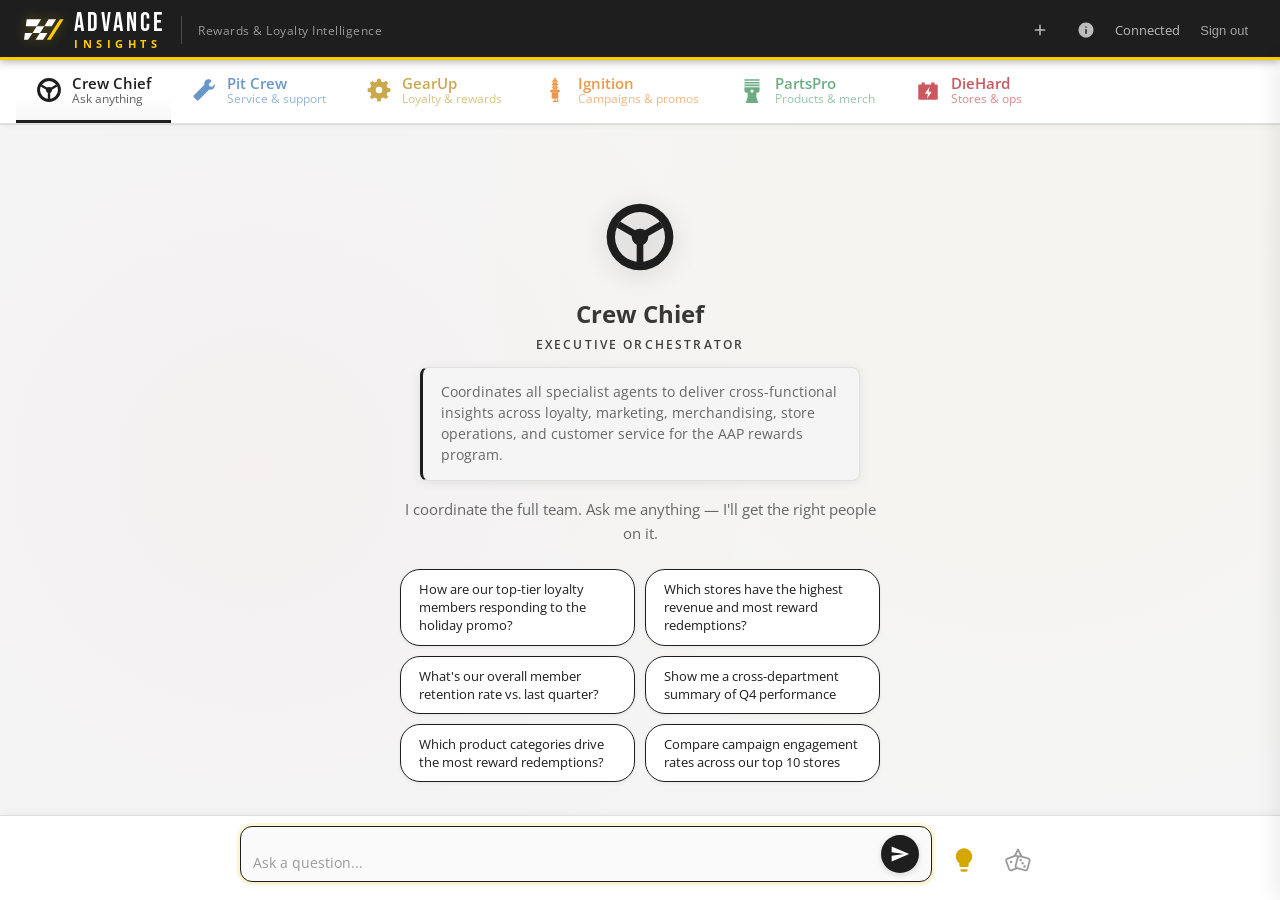
==== web/index.html @ 6ca4472c "fix: dice 3-pip layout — diagonal line (top-left to bottom-right) Co-authored-by: Copilot <223556219" ====
<!DOCTYPE html>
<html lang="en">
<head>
    <meta charset="UTF-8">
    <meta name="viewport" content="width=device-width, initial-scale=1.0">
    <title>Advance Insights — AAP Data Agent</title>
    <link rel="preconnect" href="https://fonts.googleapis.com">
    <link rel="preconnect" href="https://fonts.gstatic.com" crossorigin>
    <link href="https://fonts.googleapis.com/css2?family=Bebas+Neue&family=Open+Sans:wght@400;600;700&display=swap" rel="stylesheet">
    <link rel="icon" type="image/png" sizes="32x32" href="img/favicon.png">
    <link rel="icon" type="image/x-icon" href="img/favicon.ico">
    <link rel="stylesheet" href="css/app.css">
    <script src="https://alcdn.msauth.net/browser/2.38.3/js/msal-browser.min.js"></script>
</head>
<body>
    <!-- Login Screen -->
    <div id="login-screen" class="login-screen">
        <div class="login-card">
            <img src="img/aap-logo.svg" alt="Advance Auto Parts" class="login-logo">
            <h1>Advance Insights</h1>
            <p>AAP Rewards & Loyalty Data Agent</p>
            <button id="login-btn" class="btn-primary" onclick="handleLogin()">
                Sign in with Microsoft
            </button>
        </div>
    </div>

    <!-- Main App (hidden until auth) -->
    <div id="app" class="app hidden">
        <!-- Top Bar — AAP wordmark style -->
        <header class="top-bar">
            <div class="top-bar-left">
                <button id="hamburger-btn" class="hamburger-btn" onclick="toggleSidebar()" aria-label="Open agent menu">
                    <svg viewBox="0 0 24 24" width="22" height="22" fill="currentColor">
                        <path d="M3 6h18v2H3V6zm0 5h18v2H3v-2zm0 5h18v2H3v-2z"/>
                    </svg>
                </button>
                <img src="img/aap-logo.svg" alt="AAP" class="top-bar-logo">
                <div class="top-bar-wordmark">
                    <span class="wordmark-primary">ADVANCE</span>
                    <span class="wordmark-secondary">INSIGHTS</span>
                </div>
                <span class="wordmark-divider"></span>
                <span class="wordmark-tagline">Rewards &amp; Loyalty Intelligence</span>
                <span id="active-agent-label" class="active-agent-label"></span>
            </div>
            <div class="top-bar-right">
                <button id="new-chat-btn" class="btn-icon" onclick="handleNewChat()" title="New conversation">
                    <svg viewBox="0 0 24 24" width="18" height="18" fill="currentColor">
                        <path d="M19 13h-6v6h-2v-6H5v-2h6V5h2v6h6v2z"/>
                    </svg>
                </button>
                <button id="reasoning-toggle" class="btn-icon" onclick="toggleReasoning()" title="Show reasoning">
                    <svg viewBox="0 0 24 24" width="18" height="18" fill="currentColor">
                        <path d="M11 17h2v-6h-2v6zm1-8q.425 0 .713-.288Q13 8.425 13 8t-.287-.713Q12.425 7 12 7t-.712.287Q11 7.575 11 8t.288.712Q11.575 9 12 9zm0 13q-2.075 0-3.9-.788-1.825-.787-3.175-2.137-1.35-1.35-2.137-3.175Q2 14.075 2 12t.788-3.9q.787-1.825 2.137-3.175 1.35-1.35 3.175-2.138Q9.925 2 12 2t3.9.787q1.825.788 3.175 2.138 1.35 1.35 2.137 3.175Q22 9.925 22 12t-.788 3.9q-.787 1.825-2.137 3.175-1.35 1.35-3.175 2.137Q14.075 22 12 22z"/>
                    </svg>
                </button>
                <span id="user-name" class="user-name"></span>
                <button id="logout-btn" class="btn-text" onclick="handleLogout()">Sign out</button>
            </div>
        </header>

        <!-- Sidebar overlay (mobile) -->
        <div id="sidebar-overlay" class="sidebar-overlay" onclick="toggleSidebar()"></div>

        <!-- Agent Tab Strip (becomes sidebar on mobile) -->
        <nav class="tab-strip" id="tab-strip">
            <!-- Tabs injected by app.js -->
        </nav>

        <!-- Suggestions slide-down panel (top of chat area) -->
        <div id="suggestions-panel" class="suggestions-panel">
            <div class="suggestions-panel-inner">
                <div class="suggestions-header">
                    <span class="suggestions-header-icon" id="suggestions-header-icon"></span>
                    <span class="suggestions-header-text" id="suggestions-header-text">Try asking</span>
                </div>
                <div class="suggestions-grid" id="suggestions-grid">
                    <!-- Populated by app.js -->
                </div>
            </div>
        </div>

        <!-- Chat Area -->
        <main class="chat-area" id="chat-area">
            <!-- Messages injected by app.js -->
        </main>

        <!-- Reasoning Sidebar (right side) -->
        <aside class="reasoning-panel" id="reasoning-panel">
            <div class="reasoning-header">
                <h3>Agent Reasoning</h3>
                <button class="reasoning-close" onclick="toggleReasoning()" aria-label="Close reasoning panel">×</button>
            </div>
            <div class="reasoning-steps" id="reasoning-steps">
                <!-- Reasoning steps injected by app.js -->
            </div>
        </aside>

        <!-- Input Bar -->
        <footer class="input-bar">
            <div class="input-row">
                <div class="input-wrapper">
                    <textarea
                        id="message-input"
                        class="message-input"
                        placeholder="Ask a question..."
                        rows="1"
                        onkeydown="handleInputKeydown(event)"
                    ></textarea>
                    <button id="send-btn" class="send-btn" onclick="handleSend()" title="Send message">
                        <svg viewBox="0 0 24 24" width="20" height="20" fill="currentColor">
                            <path d="M2.01 21L23 12 2.01 3 2 10l15 2-15 2z"/>
                        </svg>
                    </button>
                </div>
                <button id="suggestions-btn" class="suggestions-btn" onclick="toggleSuggestions()" title="Suggestions">
                    <svg viewBox="0 0 24 24" width="28" height="28" fill="currentColor">
                        <path d="M9 21c0 .55.45 1 1 1h4c.55 0 1-.45 1-1v-1H9v1zm3-19C8.14 2 5 5.14 5 9c0 2.38 1.19 4.47 3 5.74V17c0 .55.45 1 1 1h6c.55 0 1-.45 1-1v-2.26c1.81-1.27 3-3.36 3-5.74 0-3.86-3.14-7-7-7z"/>
                    </svg>
                </button>
                <button id="mystery-btn" class="mystery-btn" onclick="generateMysteryQuestion()" title="Roll the dice — surprise question">
                    <svg viewBox="0 0 64 64" width="28" height="28">
                        <!-- Hanging string (V going UP) -->
                        <path d="M22 28 L32 8 L42 28" fill="none" stroke="currentColor" stroke-width="4" stroke-linecap="round" stroke-linejoin="round" />
                        <!-- Left die (tilted -20°, 2 pips) -->
                        <g transform="rotate(-20 24 40)">
                            <rect x="8" y="24" width="28" height="28" rx="5" fill="var(--bg-surface, #fff)" stroke="currentColor" stroke-width="4" />
                            <circle cx="18" cy="34" r="2.8" fill="currentColor" />
                            <circle cx="28" cy="44" r="2.8" fill="currentColor" />
                        </g>
                        <!-- Right die (tilted 15°, 3 pips diagonal) -->
                        <g transform="rotate(15 44 42)">
                            <rect x="28" y="26" width="28" height="28" rx="5" fill="var(--bg-surface, #fff)" stroke="currentColor" stroke-width="4" />
                            <circle cx="36" cy="34" r="2.8" fill="currentColor" />
                            <circle cx="42" cy="40" r="2.8" fill="currentColor" />
                            <circle cx="48" cy="46" r="2.8" fill="currentColor" />
                        </g>
                    </svg>
                </button>
            </div>
        </footer>
    </div>

    <!-- Scripts (order matters) -->
    <script src="config.js"></script>
    <script src="js/auth.js"></script>
    <script src="js/agent-client.js"></script>
    <script src="js/executive.js"></script>
    <script src="js/app.js"></script>
</body>
</html>
---- web/css/app.css ----
/* ============================================================
   Advance Insights — AAP Branded Chat UI
   Brand: Red #B6121B, Yellow #FFCC00, Black #1E1E1E, White #FFF
   ============================================================ */

:root {
    /* AAP Brand (matched to advanceautoparts.com) */
    --aap-red: #B6121B;
    --aap-yellow: #FFCC00;
    --aap-black: #1E1E1E;
    --aap-white: #FFFFFF;

    /* Agent Accents */
    --accent-crew-chief: #1E1E1E;
    --accent-pit-crew: #2B6CB0;
    --accent-gearup: #FFCC00;
    --accent-ignition: #E86C00;
    --accent-partspro: #2D8A4E;
    --accent-diehard: #B6121B;

    /* UI Tokens */
    --bg-primary: #FAFAFA;
    --bg-surface: #FFFFFF;
    --bg-chat: #F5F5F5;
    --text-primary: #373737;
    --text-secondary: #666666;
    --text-muted: #999999;
    --border-light: #E0E0E0;
    --border-medium: #CCCCCC;
    --radius-sm: 6px;
    --radius-md: 12px;
    --radius-lg: 20px;
    --shadow-sm: 0 1px 3px rgba(0,0,0,0.08);
    --shadow-md: 0 4px 12px rgba(0,0,0,0.1);
    --shadow-lg: 0 8px 24px rgba(0,0,0,0.12);
    --transition: 0.2s ease;

    /* Active agent accent (set by JS) */
    --active-accent: var(--accent-crew-chief);
}

* {
    margin: 0;
    padding: 0;
    box-sizing: border-box;
}

body {
    font-family: 'Open Sans', -apple-system, BlinkMacSystemFont, 'Segoe UI', Roboto, Oxygen, sans-serif;
    background: var(--bg-primary);
    color: var(--text-primary);
    height: 100vh;
    height: 100dvh;
    overflow: hidden;
    overflow-x: hidden;
    -webkit-text-size-adjust: 100%;
}

.hidden { display: none !important; }

/* ============================================================
   Login Screen
   ============================================================ */

.login-screen {
    display: flex;
    align-items: center;
    justify-content: center;
    height: 100vh;
    background: #1E1E1E;
}

.login-card {
    text-align: center;
    background: var(--bg-surface);
    padding: 48px 40px;
    border-radius: var(--radius-md);
    box-shadow: var(--shadow-lg);
    max-width: 400px;
    width: 90%;
    border-top: 4px solid var(--aap-yellow);
}

.login-logo {
    width: 80px;
    height: 80px;
    margin-bottom: 16px;
}

.login-card h1 {
    font-size: 24px;
    font-weight: 700;
    color: var(--aap-black);
    margin-bottom: 8px;
}

.login-card p {
    font-size: 14px;
    color: var(--text-secondary);
    margin-bottom: 32px;
}

.btn-primary {
    display: inline-block;
    padding: 12px 32px;
    background: var(--aap-yellow);
    color: var(--aap-black);
    border: none;
    border-radius: var(--radius-sm);
    font-size: 15px;
    font-weight: 700;
    cursor: pointer;
    transition: background var(--transition), box-shadow var(--transition);
    letter-spacing: 0.3px;
}

.btn-primary:hover {
    background: #E6B800;
    box-shadow: 0 4px 12px rgba(255,207,6,0.35);
}

.setup-notice {
    margin-top: 1.5rem;
    padding: 1.2rem;
    background: #FFF8E1;
    border: 1px solid #FFCC00;
    border-radius: var(--radius-md);
    text-align: center;
}

.setup-notice h3 {
    margin-bottom: 0.5rem;
    color: var(--aap-black);
}

.setup-notice code {
    background: rgba(0,0,0,0.07);
    padding: 2px 6px;
    border-radius: 3px;
    font-size: 0.85em;
}

.btn-text {
    background: none;
    border: none;
    color: var(--text-secondary);
    font-size: 13px;
    cursor: pointer;
    padding: 4px 8px;
    border-radius: var(--radius-sm);
    transition: color var(--transition), background var(--transition);
}

.btn-text:hover {
    color: var(--aap-yellow);
    background: rgba(255, 207, 6, 0.1);
}

/* ============================================================
   App Layout
   ============================================================ */

.app {
    display: flex;
    flex-direction: column;
    height: 100vh;
    height: 100dvh;
}

/* Top Bar — AAP wordmark style */
.top-bar {
    display: flex;
    align-items: center;
    justify-content: space-between;
    padding: 0 24px;
    height: 60px;
    background: #1E1E1E;
    color: var(--aap-white);
    flex-shrink: 0;
    box-shadow: 0 2px 8px rgba(0,0,0,0.3);
    position: relative;
    z-index: 10;
}

.top-bar::after {
    content: '';
    position: absolute;
    bottom: 0;
    left: 0;
    right: 0;
    height: 3px;
    background: var(--aap-yellow);
}

.top-bar-left {
    display: flex;
    align-items: center;
    gap: 10px;
}

.top-bar-logo {
    width: 40px;
    height: auto;
    filter: drop-shadow(0 0 6px rgba(255,204,0,0.3));
    flex-shrink: 0;
}

.top-bar-wordmark {
    display: flex;
    flex-direction: column;
    line-height: 1;
    gap: 1px;
}

.wordmark-primary {
    font-family: 'Bebas Neue', 'Arial Narrow', sans-serif;
    font-size: 26px;
    font-weight: 400;
    letter-spacing: 3px;
    color: var(--aap-white);
    text-transform: uppercase;
}

.wordmark-secondary {
    font-size: 11px;
    font-weight: 700;
    letter-spacing: 4.5px;
    color: var(--aap-yellow);
    text-transform: uppercase;
}

.wordmark-divider {
    width: 1px;
    height: 28px;
    background: rgba(255,255,255,0.2);
    margin: 0 6px;
    flex-shrink: 0;
}

.wordmark-tagline {
    font-size: 12px;
    font-weight: 400;
    color: rgba(255,255,255,0.55);
    letter-spacing: 0.5px;
    white-space: nowrap;
}

.top-bar-right {
    display: flex;
    align-items: center;
    gap: 12px;
}

.user-name {
    font-size: 13px;
    color: rgba(255,255,255,0.7);
}

.top-bar-right .btn-text {
    color: rgba(255,255,255,0.6);
}

.top-bar-right .btn-text:hover {
    color: var(--aap-yellow);
    background: rgba(255,207,6,0.1);
}

/* Hamburger button — hidden on desktop */
.hamburger-btn {
    display: none;
    align-items: center;
    justify-content: center;
    background: none;
    border: none;
    color: var(--aap-white);
    cursor: pointer;
    padding: 6px;
    border-radius: var(--radius-sm);
    transition: background var(--transition);
    flex-shrink: 0;
}

.hamburger-btn:hover {
    background: rgba(255,255,255,0.1);
}

/* Icon buttons (new chat, reasoning toggle) */
.btn-icon {
    display: flex;
    align-items: center;
    justify-content: center;
    background: none;
    border: none;
    color: rgba(255,255,255,0.7);
    cursor: pointer;
    padding: 8px;
    border-radius: var(--radius-sm);
    transition: background var(--transition), color var(--transition);
    flex-shrink: 0;
}

.btn-icon:hover {
    background: rgba(255,255,255,0.1);
    color: var(--aap-yellow);
}

.btn-icon.active {
    background: rgba(255,207,6,0.15);
    color: var(--aap-yellow);
}

/* Active agent label — hidden on desktop */
.active-agent-label {
    display: none;
    font-size: 13px;
    color: rgba(255,255,255,0.7);
    font-weight: 500;
}

/* Sidebar overlay — hidden by default */
.sidebar-overlay {
    display: none;
    position: fixed;
    inset: 0;
    background: rgba(0,0,0,0.5);
    z-index: 49;
    opacity: 0;
    transition: opacity 0.25s ease;
}

.sidebar-overlay.open {
    display: block;
    opacity: 1;
}

/* ============================================================
   Tab Strip
   ============================================================ */

.tab-strip {
    display: flex;
    gap: 0;
    padding: 0 16px;
    background: var(--bg-surface);
    border-bottom: 1px solid var(--border-light);
    overflow-x: auto;
    flex-shrink: 0;
    -webkit-overflow-scrolling: touch;
    scrollbar-width: none;
    box-shadow: 0 2px 6px rgba(0,0,0,0.04);
    position: relative;
    z-index: 5;
}

.tab-strip::-webkit-scrollbar { display: none; }

.tab {
    display: flex;
    align-items: center;
    gap: 10px;
    padding: 14px 20px;
    font-size: 15px;
    font-weight: 500;
    cursor: pointer;
    border-bottom: 3px solid transparent;
    white-space: nowrap;
    transition: opacity var(--transition), border-color var(--transition);
    position: relative;
    user-select: none;
    opacity: 0.7;
}

.tab-label {
    display: flex;
    flex-direction: column;
    line-height: 1.2;
}

.tab-name {
    font-weight: 600;
    font-size: 15px;
}

.tab-desc {
    font-size: 12px;
    font-weight: 400;
    opacity: 0.7;
}

.tab:hover {
    opacity: 0.85;
    background: rgba(0,0,0,0.03);
}

.tab.active {
    opacity: 1;
    font-weight: 600;
    border-bottom-color: var(--active-accent);
    background: linear-gradient(180deg, transparent 60%, rgba(0,0,0,0.03) 100%);
}

.tab-icon {
    width: 26px;
    height: 26px;
    flex-shrink: 0;
    transition: transform var(--transition);
    display: flex;
    align-items: center;
    justify-content: center;
}

.tab-icon svg {
    width: 100%;
    height: 100%;
}

.tab.active .tab-icon {
    transform: scale(1.1);
}

.tab-unread {
    width: 7px;
    height: 7px;
    background: var(--aap-yellow);
    border-radius: 50%;
    position: absolute;
    top: 8px;
    right: 6px;
    display: none;
    box-shadow: 0 0 4px rgba(255,207,6,0.5);
}

.tab-unread.visible { display: block; }

/* ============================================================
   Chat Area
   ============================================================ */

.chat-area {
    flex: 1;
    overflow-y: auto;
    padding: 24px 20px;
    background:
        radial-gradient(circle at 20% 50%, rgba(182,18,27,0.02) 0%, transparent 50%),
        radial-gradient(circle at 80% 20%, rgba(255,207,6,0.03) 0%, transparent 50%),
        var(--bg-chat);
    display: flex;
    flex-direction: column;
    gap: 16px;
}

/* Welcome message */
.welcome-message {
    text-align: center;
    padding: 48px 20px;
    max-width: 520px;
    margin: auto;
}

.welcome-icon {
    width: 80px;
    height: 80px;
    margin: 0 auto 20px;
    filter: drop-shadow(0 4px 12px rgba(0,0,0,0.15));
    animation: welcomePulse 2s ease-in-out infinite;
    display: flex;
    align-items: center;
    justify-content: center;
}

.welcome-icon svg {
    width: 100%;
    height: 100%;
    fill: currentColor;
}

@keyframes welcomePulse {
    0%, 100% { transform: scale(1); }
    50% { transform: scale(1.05); }
}

.welcome-message h2 {
    font-size: 24px;
    font-weight: 700;
    margin-bottom: 6px;
    color: var(--text-primary);
}

.agent-tagline {
    font-size: 12px;
    font-weight: 600;
    letter-spacing: 0.18em;
    text-transform: uppercase;
    color: var(--active-accent);
    margin-bottom: 14px;
    opacity: 0.85;
}

/* Agent about text (always visible) */
.agent-about {
    background: var(--bg-secondary, #f5f5f5);
    border: 1px solid var(--border-primary, #e0e0e0);
    border-left: 3px solid var(--active-accent, #999);
    border-radius: 8px;
    padding: 14px 18px;
    margin: 0 auto 16px;
    max-width: 440px;
    font-size: 13.5px;
    line-height: 1.55;
    color: var(--text-secondary);
    text-align: left;
    box-shadow: 0 2px 12px rgba(0,0,0,0.08);
}

.welcome-message p {
    font-size: 15px;
    color: var(--text-secondary);
    line-height: 1.6;
}

/* Sample question chips */
.sample-questions {
    display: grid;
    grid-template-columns: repeat(2, 1fr);
    gap: 10px;
    margin-top: 24px;
    max-width: 680px;
    margin-left: auto;
    margin-right: auto;
}

.sample-question {
    display: inline-block;
    padding: 10px 18px;
    font-size: 13px;
    font-family: inherit;
    line-height: 1.4;
    color: var(--active-accent);
    background: var(--bg-surface);
    border: 1.5px solid var(--active-accent);
    border-radius: var(--radius-lg);
    cursor: pointer;
    transition: background var(--transition), color var(--transition), transform var(--transition), box-shadow var(--transition);
    text-align: left;
    box-shadow: 0 1px 4px rgba(0,0,0,0.06);
}

.sample-question:hover {
    background: var(--active-accent);
    color: var(--aap-white);
    transform: translateY(-2px);
    box-shadow: 0 4px 12px rgba(0,0,0,0.15);
}

/* GearUp yellow needs dark text for contrast */
.sample-question[data-accent-light] {
    color: #8A7600;
    border-color: #D4AD00;
}

.sample-question[data-accent-light]:hover {
    background: #D4AD00;
    color: var(--aap-black);
}



/* Suggestions lightbulb button (outside input bubble, right side) */
.suggestions-btn {
    background: none;
    border: none;
    color: #D4A800;
    cursor: pointer;
    padding: 8px;
    border-radius: var(--radius-sm);
    display: flex;
    align-items: center;
    justify-content: center;
    flex-shrink: 0;
    transition: color var(--transition), background var(--transition);
}

.suggestions-btn:hover {
    color: #B8920A;
    background: rgba(212, 168, 0, 0.1);
}

.suggestions-btn.active {
    color: #B8920A;
    background: rgba(212, 168, 0, 0.15);
}

/* Mystery dice button (outside input bubble, right of lightbulb) */
.mystery-btn {
    background: none;
    border: none;
    color: var(--text-muted);
    cursor: pointer;
    padding: 8px;
    border-radius: var(--radius-sm);
    display: flex;
    align-items: center;
    justify-content: center;
    flex-shrink: 0;
    transition: color var(--transition), background var(--transition), transform 0.3s ease;
}

.mystery-btn:hover {
    color: var(--text-primary);
    background: rgba(128, 128, 128, 0.1);
}

.mystery-btn.rolling {
    animation: dice-roll 0.6s ease;
    pointer-events: none;
}

@keyframes dice-roll {
    0%   { transform: rotate(0deg) scale(1); }
    25%  { transform: rotate(90deg) scale(1.1); }
    50%  { transform: rotate(180deg) scale(1); }
    75%  { transform: rotate(270deg) scale(1.1); }
    100% { transform: rotate(360deg) scale(1); }
}

/* Suggestions slide-down panel (top of content area, below tab strip) */
.suggestions-panel {
    max-height: 0;
    overflow: hidden;
    transition: max-height 0.35s ease, padding 0.35s ease;
    background: var(--bg-surface);
    border-bottom: 1px solid var(--border-light);
    flex-shrink: 0;
}

.suggestions-panel.open {
    max-height: 300px;
    padding: 16px 0 20px;
}

.suggestions-panel-inner {
    max-width: 960px;
    margin: 0 auto;
    padding: 0 24px;
}

.suggestions-header {
    display: flex;
    align-items: center;
    gap: 10px;
    margin-bottom: 14px;
    font-size: 15px;
    color: var(--text-secondary);
}

.suggestions-header-icon {
    display: flex;
    align-items: center;
    justify-content: center;
    width: 24px;
    height: 24px;
}

.suggestions-header-icon svg {
    width: 24px;
    height: 24px;
}

.suggestions-grid {
    display: grid;
    grid-template-columns: repeat(3, 1fr);
    gap: 10px;
}

.suggestions-grid .sample-question {
    font-size: 13px;
    padding: 10px 16px;
}

/* Chat bubbles */
.message {
    display: flex;
    gap: 10px;
    max-width: 720px;
    animation: fadeIn 0.2s ease;
}

@keyframes fadeIn {
    from { opacity: 0; transform: translateY(6px); }
    to { opacity: 1; transform: translateY(0); }
}

.message.user {
    align-self: flex-end;
    flex-direction: row-reverse;
}

.message.assistant {
    align-self: flex-start;
}

.message-avatar {
    width: 32px;
    height: 32px;
    border-radius: 50%;
    flex-shrink: 0;
    background: linear-gradient(135deg, #F0F0F0, #E0E0E0);
    display: flex;
    align-items: center;
    justify-content: center;
    margin-top: 2px;
    box-shadow: 0 2px 6px rgba(0,0,0,0.1);
    border: 2px solid var(--active-accent);
}

.message-avatar img,
.avatar-icon {
    width: 20px;
    height: 20px;
}

.avatar-icon {
    display: flex;
    align-items: center;
    justify-content: center;
}

.avatar-icon svg {
    width: 100%;
    height: 100%;
    fill: currentColor;
}

.message-bubble {
    padding: 10px 14px;
    border-radius: var(--radius-md);
    font-size: 14px;
    line-height: 1.55;
    position: relative;
}

.message.user .message-bubble {
    background: linear-gradient(135deg, var(--aap-black) 0%, #2A2A2A 100%);
    color: var(--aap-white);
    border-bottom-right-radius: 4px;
    box-shadow: 0 2px 8px rgba(0,0,0,0.12);
}

.message.assistant .message-bubble {
    background: var(--bg-surface);
    color: var(--text-primary);
    border: 1px solid var(--border-light);
    border-left: 3px solid var(--active-accent);
    border-bottom-left-radius: 4px;
    box-shadow: 0 2px 8px rgba(0,0,0,0.06);
}

.message-meta {
    font-size: 11px;
    color: var(--text-muted);
    margin-top: 4px;
}

.message.user .message-meta {
    text-align: right;
}

/* Typing indicator */
.typing-indicator {
    display: flex;
    gap: 4px;
    padding: 12px 16px;
    align-items: center;
}

.typing-indicator span {
    width: 6px;
    height: 6px;
    background: var(--text-muted);
    border-radius: 50%;
    animation: bounce 1.2s infinite;
}

.typing-indicator span:nth-child(2) { animation-delay: 0.2s; }
.typing-indicator span:nth-child(3) { animation-delay: 0.4s; }

@keyframes bounce {
    0%, 80%, 100% { transform: translateY(0); }
    40% { transform: translateY(-6px); }
}

/* Copy button on assistant messages */
.copy-btn {
    position: absolute;
    top: 6px;
    right: 6px;
    background: none;
    border: none;
    color: var(--text-muted);
    cursor: pointer;
    padding: 4px;
    border-radius: 4px;
    opacity: 0;
    transition: opacity var(--transition);
    font-size: 12px;
}

.message-bubble:hover .copy-btn { opacity: 1; }
.copy-btn:hover { color: var(--text-primary); background: var(--border-light); }

/* ── Tables in chat bubbles ── */
.message-bubble .table-wrapper {
    overflow-x: auto;
    margin: 8px 0;
}

.message-bubble table {
    border-collapse: collapse;
    width: 100%;
    font-size: 0.88rem;
    line-height: 1.4;
}

.message-bubble th,
.message-bubble td {
    padding: 6px 12px;
    text-align: left;
    border: 1px solid var(--border-light);
    white-space: nowrap;
}

.message-bubble th {
    background: var(--bg-chat);
    font-weight: 600;
    color: var(--text-primary);
}

.message-bubble tr:nth-child(even) td {
    background: #FAFAFA;
}

.message-bubble tr:hover td {
    background: #F0F0F0;
}

/* ── Block elements in chat ── */
.message-bubble p {
    margin: 4px 0;
}

.message-bubble ul,
.message-bubble ol {
    margin: 6px 0;
    padding-left: 1.4em;
}

.message-bubble li {
    margin: 2px 0;
}

.message-bubble h4,
.message-bubble h5,
.message-bubble h6 {
    margin: 10px 0 4px;
    color: var(--text-primary);
}

.message-bubble pre {
    background: #F5F5F5;
    padding: 8px 12px;
    border-radius: var(--radius-sm);
    overflow-x: auto;
    font-size: 0.85rem;
    margin: 6px 0;
}

.message-bubble code {
    background: #F0F0F0;
    padding: 1px 4px;
    border-radius: 3px;
    font-size: 0.88em;
}

/* ============================================================
   Input Bar
   ============================================================ */

.input-bar {
    padding: 10px 20px 18px;
    background: var(--bg-surface);
    border-top: 1px solid var(--border-light);
    flex-shrink: 0;
    box-shadow: 0 -2px 8px rgba(0,0,0,0.04);
    display: flex;
    flex-direction: column;
    align-items: center;
}

.input-row {
    display: flex;
    align-items: flex-end;
    gap: 10px;
    width: 100%;
    max-width: 800px;
    margin: 0 auto;
}

.input-wrapper {
    display: flex;
    align-items: flex-end;
    gap: 8px;
    flex: 1;
    min-width: 0;
    background: var(--bg-primary);
    border: 1px solid var(--border-medium);
    border-radius: var(--radius-md);
    padding: 8px 12px;
    transition: border-color var(--transition), box-shadow var(--transition);
}

.input-wrapper:focus-within {
    border-color: var(--active-accent);
    box-shadow: 0 0 0 3px rgba(255,207,6,0.15), 0 2px 8px rgba(0,0,0,0.06);
}

.message-input {
    flex: 1;
    border: none;
    outline: none;
    font-size: 14px;
    font-family: inherit;
    background: transparent;
    color: var(--text-primary);
    resize: none;
    max-height: 120px;
    line-height: 1.5;
}

.message-input::placeholder {
    color: var(--text-muted);
}

.send-btn {
    display: flex;
    align-items: center;
    justify-content: center;
    width: 38px;
    height: 38px;
    border: none;
    border-radius: 50%;
    background: var(--active-accent);
    color: var(--aap-white);
    cursor: pointer;
    flex-shrink: 0;
    transition: background var(--transition), transform var(--transition), box-shadow var(--transition);
    box-shadow: 0 2px 6px rgba(0,0,0,0.15);
}

.send-btn:hover {
    transform: scale(1.08);
    box-shadow: 0 4px 12px rgba(0,0,0,0.2);
}

.send-btn:disabled {
    opacity: 0.4;
    cursor: not-allowed;
    transform: none;
}

/* ============================================================
   Reasoning Panel (right sidebar)
   ============================================================ */

.reasoning-panel {
    position: fixed;
    top: 60px;
    right: 0;
    bottom: 0;
    width: 360px;
    background: var(--bg-surface);
    border-left: 1px solid var(--border-light);
    box-shadow: -4px 0 20px rgba(0,0,0,0.08);
    z-index: 30;
    display: flex;
    flex-direction: column;
    transform: translateX(100%);
    transition: transform 0.3s ease;
}

.reasoning-panel.open {
    transform: translateX(0);
}

.reasoning-header {
    display: flex;
    align-items: center;
    justify-content: space-between;
    padding: 16px 20px;
    border-bottom: 1px solid var(--border-light);
    background: #1E1E1E;
}

.reasoning-header h3 {
    font-size: 15px;
    font-weight: 700;
    color: var(--aap-white);
    margin: 0;
    text-transform: uppercase;
    letter-spacing: 0.5px;
}

.reasoning-close {
    background: none;
    border: none;
    color: rgba(255,255,255,0.6);
    font-size: 28px;
    line-height: 1;
    cursor: pointer;
    padding: 0 4px;
    transition: color var(--transition);
}

.reasoning-close:hover {
    color: var(--aap-yellow);
}

.reasoning-steps {
    flex: 1;
    overflow-y: auto;
    padding: 12px;
    display: flex;
    flex-direction: column;
    gap: 0;
}

/* Question group */
.reasoning-group-header {
    display: flex;
    align-items: center;
    gap: 8px;
    padding: 10px 12px;
    margin-top: 8px;
    border-radius: 10px;
    background: var(--bg-secondary);
    border: 1px solid var(--border-light);
    cursor: pointer;
    user-select: none;
    transition: background var(--transition);
}

.reasoning-group-header:first-child {
    margin-top: 0;
}

.reasoning-group-header:hover {
    background: var(--bg-primary);
}

.reasoning-group-chevron {
    font-size: 12px;
    color: var(--text-muted);
    flex-shrink: 0;
    width: 12px;
}

.reasoning-group-agent {
    font-size: 11px;
    font-weight: 700;
    text-transform: uppercase;
    letter-spacing: 0.5px;
    color: #E86C00;
    flex-shrink: 0;
}

.reasoning-group-question {
    font-size: 12px;
    color: var(--text-secondary);
    flex: 1;
    overflow: hidden;
    text-overflow: ellipsis;
    white-space: nowrap;
}

.reasoning-group-tokens {
    font-size: 11px;
    font-family: 'SF Mono', Monaco, 'Cascadia Code', 'Roboto Mono', monospace;
    color: var(--text-muted);
    flex-shrink: 0;
}

.reasoning-group-body {
    display: flex;
    flex-direction: column;
    align-items: center;
    padding: 8px 4px 12px;
    gap: 0;
}

/* Session-total token counter gets extra top margin */
.session-token-counter {
    margin-top: 12px;
    border-style: double;
    border-width: 3px;
}

/* Thought bubble */
.reasoning-bubble {
    padding: 10px 16px;
    border-radius: 18px;
    font-size: 13px;
    line-height: 1.4;
    text-align: center;
    max-width: 90%;
    animation: reasoningFadeIn 0.3s ease;
    border: 1px solid var(--border-light);
    background: var(--bg-primary);
}

@keyframes reasoningFadeIn {
    from {
        opacity: 0;
        transform: translateY(8px);
    }
    to {
        opacity: 1;
        transform: translateY(0);
    }
}

.reasoning-bubble.routing {
    border-color: #2B6CB0;
    background: rgba(43, 108, 176, 0.08);
    color: #2B6CB0;
}

.reasoning-bubble.agent-call {
    border-color: #E86C00;
    background: rgba(232, 108, 0, 0.08);
    color: #b45300;
}

.reasoning-bubble.agent-response {
    border-color: #2D8A4E;
    background: rgba(45, 138, 78, 0.08);
    color: #2D8A4E;
}

.reasoning-bubble.thinking {
    border-color: #9B59B6;
    background: rgba(155, 89, 182, 0.08);
    color: #7D3C98;
}

.reasoning-bubble.error {
    border-color: #B6121B;
    background: rgba(182, 18, 27, 0.08);
    color: #B6121B;
}

.reasoning-bubble-text {
    font-weight: 500;
}

.reasoning-bubble-duration {
    margin-left: 6px;
    font-size: 11px;
    color: var(--text-muted);
    font-family: 'SF Mono', Monaco, 'Cascadia Code', 'Roboto Mono', monospace;
    font-weight: 400;
}

/* Token counter after bubbles */
.token-counter {
    margin-top: 16px;
    padding: 12px 16px;
    border-radius: 12px;
    background: var(--bg-secondary);
    border: 1px dashed var(--border-light);
    animation: reasoningFadeIn 0.3s ease;
}

.token-counter-header {
    display: flex;
    align-items: center;
    gap: 6px;
    margin-bottom: 8px;
}

.token-counter-icon {
    font-size: 16px;
}

.token-counter-title {
    font-size: 11px;
    text-transform: uppercase;
    letter-spacing: 0.8px;
    color: var(--text-muted);
    flex: 1;
}

.token-counter-breakdown {
    display: flex;
    flex-direction: column;
    gap: 4px;
    padding-left: 24px;
}

.token-row {
    display: flex;
    justify-content: space-between;
    align-items: center;
}

.token-label {
    font-size: 11px;
    color: var(--text-muted);
    opacity: 0.8;
}

.token-value {
    font-size: 12px;
    font-family: 'SF Mono', Monaco, 'Cascadia Code', 'Roboto Mono', monospace;
    font-weight: 600;
    color: var(--text-primary);
}

.token-total {
    font-size: 14px;
    color: #E86C00;
    font-family: 'SF Mono', Monaco, 'Cascadia Code', 'Roboto Mono', monospace;
    font-weight: 700;
    margin-left: auto;
}

/* Arrow connector between bubbles */
.reasoning-arrow {
    color: var(--text-muted);
    font-size: 16px;
    line-height: 1;
    padding: 4px 0;
    text-align: center;
    opacity: 0.5;
}

.reasoning-empty {
    text-align: center;
    padding: 48px 20px;
    color: var(--text-muted);
    font-size: 13px;
}

/* ============================================================
   Responsive — Tablet (768px – 1023px)
   ============================================================ */

@media (max-width: 1023px) {
    .top-bar { padding: 0 16px; }

    .tab-strip {
        padding: 0 12px;
        gap: 0;
    }

    .tab {
        padding: 12px 14px;
    }

    .tab-desc {
        display: none;
    }

    .message {
        max-width: 90%;
    }

    .input-wrapper {
        max-width: 100%;
    }

    .welcome-message {
        max-width: 480px;
    }

    .sample-questions {
        max-width: 100%;
        grid-template-columns: repeat(2, 1fr);
    }
}

/* ============================================================
   Responsive — Mobile (< 768px)
   Tab strip becomes a slide-out sidebar via hamburger menu
   ============================================================ */

@media (max-width: 767px) {
    /* Show hamburger + active agent label */
    .hamburger-btn {
        display: flex;
    }

    .active-agent-label {
        display: inline;
    }

    /* Top bar — compact */
    .top-bar {
        padding: 0 12px;
        height: 52px;
    }

    .wordmark-primary {
        font-size: 20px;
        letter-spacing: 2px;
    }

    .wordmark-secondary {
        font-size: 9px;
        letter-spacing: 3px;
    }

    .wordmark-divider,
    .wordmark-tagline {
        display: none;
    }

    .top-bar-logo {
        width: 30px;
    }

    .top-bar-left {
        gap: 8px;
    }

    .user-name {
        display: none;
    }

    .top-bar-right .btn-text {
        font-size: 12px;
        padding: 6px 10px;
        min-height: 44px;
        display: flex;
        align-items: center;
    }

    /* Tab strip → sidebar */
    .tab-strip {
        position: fixed;
        top: 0;
        left: 0;
        bottom: 0;
        width: 260px;
        flex-direction: column;
        background: var(--bg-surface);
        border-right: 1px solid var(--border-light);
        box-shadow: 4px 0 20px rgba(0,0,0,0.15);
        z-index: 50;
        padding: 16px 0;
        gap: 2px;
        overflow-y: auto;
        overflow-x: hidden;
        transform: translateX(-100%);
        transition: transform 0.25s ease;
    }

    .tab-strip.open {
        transform: translateX(0);
    }

    .tab {
        padding: 14px 20px;
        font-size: 14px;
        min-height: 48px;
        border-bottom: none;
        border-left: 3px solid transparent;
        border-radius: 0;
        white-space: normal;
    }

    .tab.active {
        border-bottom-color: transparent;
        border-left-color: var(--active-accent);
        background: rgba(0,0,0,0.04);
    }

    .tab-icon {
        width: 24px;
        height: 24px;
    }

    .tab-desc {
        display: block;
        font-size: 11px;
        opacity: 0.6;
    }

    .tab-name {
        font-size: 14px;
    }

    /* Chat area — full width messages */
    .chat-area {
        padding: 12px 10px;
        gap: 12px;
    }

    .message {
        max-width: 100%;
    }

    .message-bubble {
        font-size: 14px;
    }

    .message-avatar {
        width: 28px;
        height: 28px;
    }

    .message-avatar img,
    .avatar-icon {
        width: 18px;
        height: 18px;
    }

    /* Welcome — tighter on mobile */
    .welcome-message {
        padding: 32px 12px;
        max-width: 100%;
    }

    .welcome-icon {
        width: 60px;
        height: 60px;
    }

    .welcome-message h2 {
        font-size: 20px;
    }

    .agent-tagline {
        font-size: 11px;
        letter-spacing: 0.15em;
    }

    .welcome-message p {
        font-size: 14px;
    }

    /* Sample questions — vertical stack */
    .sample-questions {
        grid-template-columns: 1fr;
        max-width: 100%;
        gap: 8px;
    }

    .sample-question {
        padding: 12px 16px;
        font-size: 14px;
        min-height: 44px;
        display: flex;
        align-items: center;
    }

    /* Input bar — sticky bottom, thumb-friendly */
    .input-bar {
        padding: 8px 10px calc(env(safe-area-inset-bottom, 8px) + 8px);
        position: sticky;
        bottom: 0;
        z-index: 20;
    }

    .input-wrapper {
        max-width: 100%;
        padding: 6px 10px;
    }

    .message-input {
        font-size: 16px; /* prevents iOS zoom on focus */
    }

    .send-btn {
        width: 44px;
        height: 44px;
    }

    /* Tables — ensure horizontal scroll */
    .message-bubble .table-wrapper {
        margin: 8px -14px;
        padding: 0 14px;
        -webkit-overflow-scrolling: touch;
    }

    .message-bubble table {
        font-size: 0.82rem;
    }

    .message-bubble th,
    .message-bubble td {
        padding: 5px 8px;
    }

    /* Login card */
    .login-card {
        padding: 36px 24px;
        width: 92%;
    }

    .login-card h1 {
        font-size: 20px;
    }

    .btn-primary {
        padding: 14px 28px;
        font-size: 16px;
        min-height: 48px;
        width: 100%;
    }

    /* Code blocks scroll on mobile */
    .message-bubble pre {
        font-size: 0.8rem;
        padding: 8px 10px;
        max-width: 100%;
    }

    /* Copy button always visible on touch */
    .copy-btn {
        opacity: 0.6;
    }

    /* Reasoning panel — full-width slide-over on mobile */
    .reasoning-panel {
        top: 52px;
        width: 100%;
        max-width: 100%;
    }

    .btn-icon {
        padding: 8px;
    }

    .btn-icon svg {
        width: 20px;
        height: 20px;
    }
}

/* ============================================================
   Responsive — Small mobile (< 375px)
   ============================================================ */

@media (max-width: 374px) {
    .wordmark-primary {
        font-size: 18px;
    }

    .wordmark-secondary {
        font-size: 8px;
    }

    .tab {
        padding: 10px 10px;
    }

    .tab-name {
        font-size: 12px;
    }

    .tab-icon {
        width: 20px;
        height: 20px;
    }

    .welcome-message h2 {
        font-size: 18px;
    }

    .agent-tagline {
        font-size: 10px;
    }
}
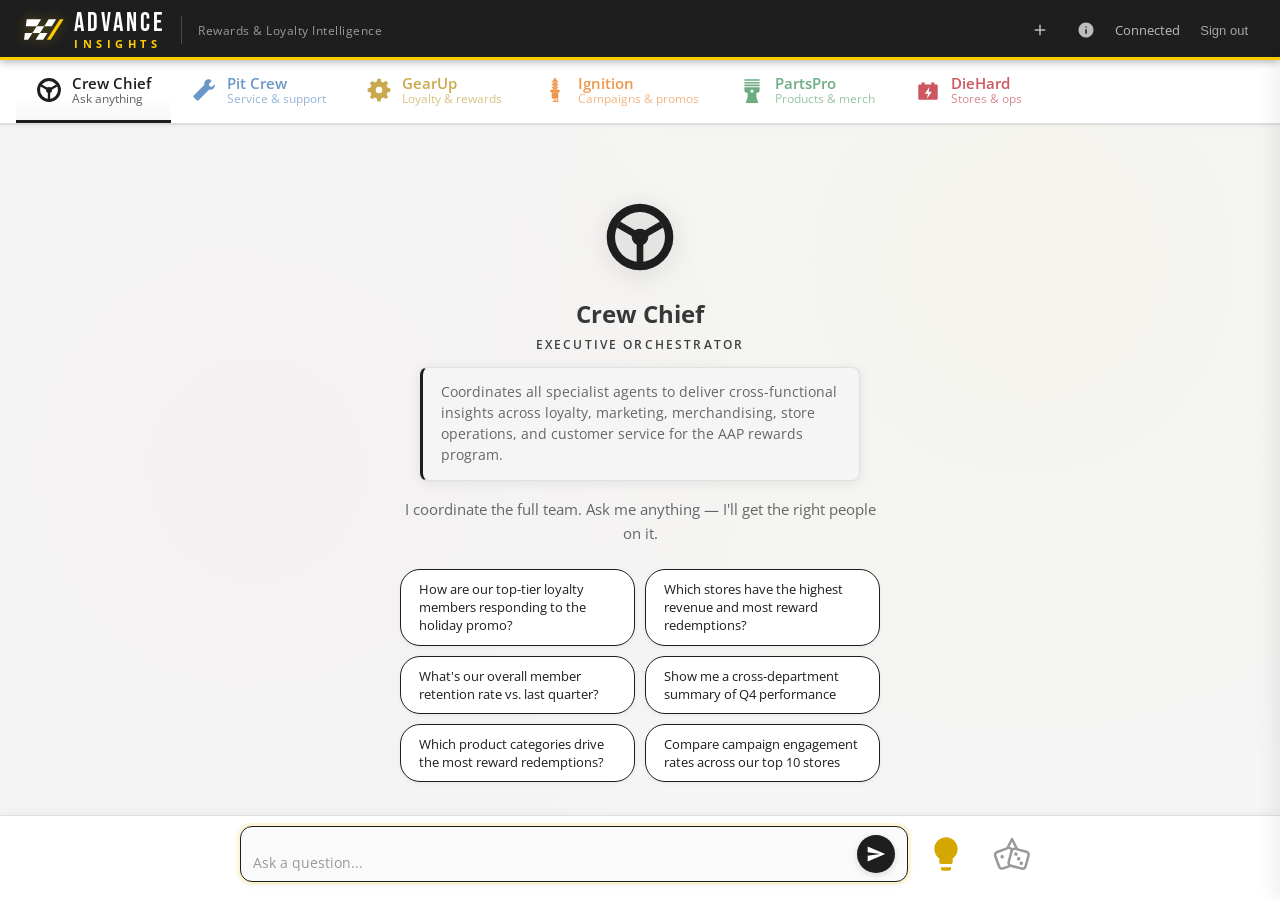
==== commit 93d64c9d: "style: enlarge lightbulb and dice icons to 40x40 Co-authored-by: Copilot <223556219+Copilot@users.no" ====
--- a/web/index.html
+++ b/web/index.html
@@ -115,12 +115,12 @@
                     </button>
                 </div>
                 <button id="suggestions-btn" class="suggestions-btn" onclick="toggleSuggestions()" title="Suggestions">
-                    <svg viewBox="0 0 24 24" width="28" height="28" fill="currentColor">
+                    <svg viewBox="0 0 24 24" width="40" height="40" fill="currentColor">
                         <path d="M9 21c0 .55.45 1 1 1h4c.55 0 1-.45 1-1v-1H9v1zm3-19C8.14 2 5 5.14 5 9c0 2.38 1.19 4.47 3 5.74V17c0 .55.45 1 1 1h6c.55 0 1-.45 1-1v-2.26c1.81-1.27 3-3.36 3-5.74 0-3.86-3.14-7-7-7z"/>
                     </svg>
                 </button>
                 <button id="mystery-btn" class="mystery-btn" onclick="generateMysteryQuestion()" title="Roll the dice — surprise question">
-                    <svg viewBox="0 0 64 64" width="28" height="28">
+                    <svg viewBox="0 0 64 64" width="40" height="40">
                         <!-- Hanging string (V going UP) -->
                         <path d="M22 28 L32 8 L42 28" fill="none" stroke="currentColor" stroke-width="4" stroke-linecap="round" stroke-linejoin="round" />
                         <!-- Left die (tilted -20°, 2 pips) -->
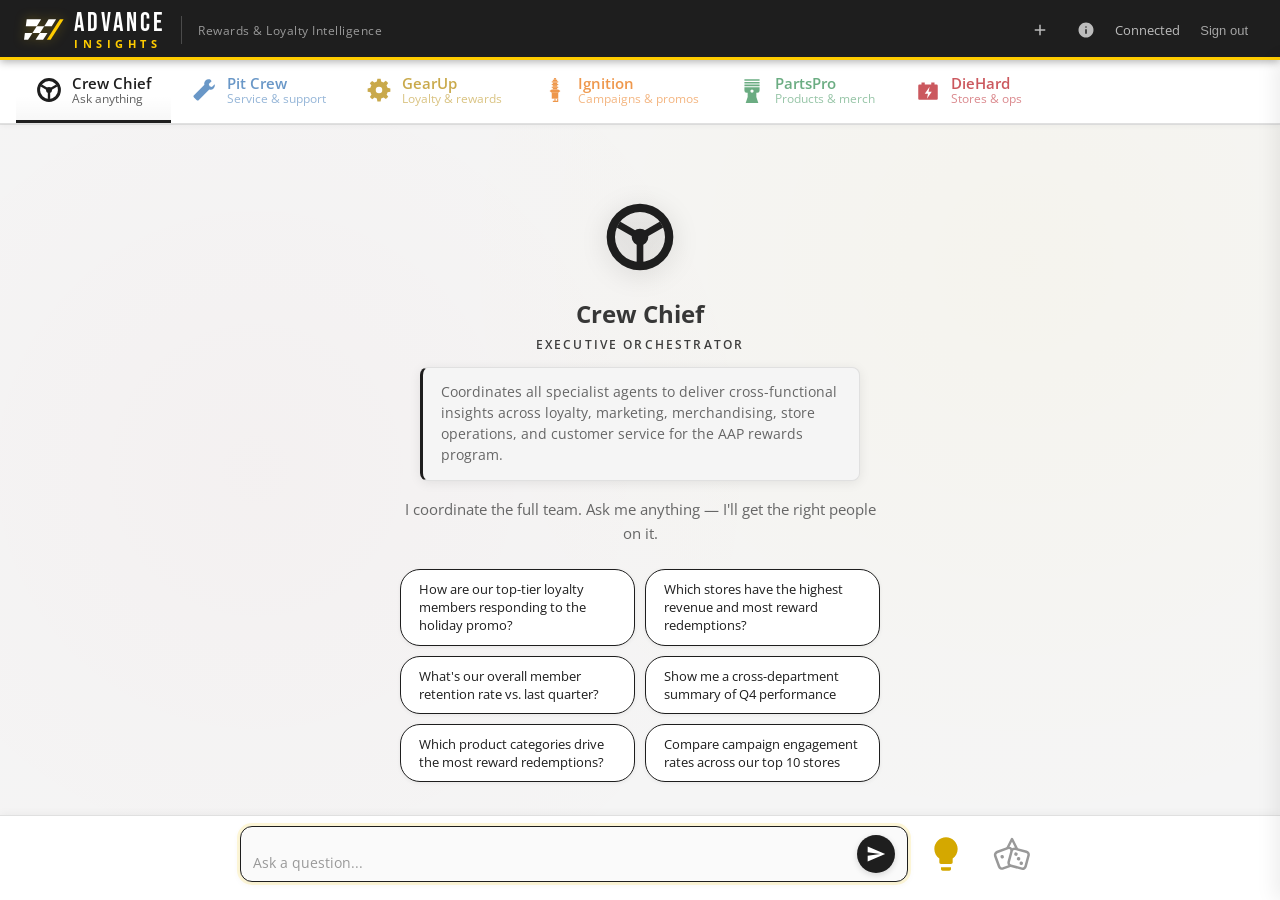
==== commit 5278f14c: "feat: independent per-die tumble animations instead of whole-button spin Each die now rocks and boun" ====
--- a/web/index.html
+++ b/web/index.html
@@ -124,13 +124,13 @@
                         <!-- Hanging string (V going UP) -->
                         <path d="M22 28 L32 8 L42 28" fill="none" stroke="currentColor" stroke-width="4" stroke-linecap="round" stroke-linejoin="round" />
                         <!-- Left die (tilted -20°, 2 pips) -->
-                        <g transform="rotate(-20 24 40)">
+                        <g class="die-left" transform="rotate(-20 24 40)">
                             <rect x="8" y="24" width="28" height="28" rx="5" fill="var(--bg-surface, #fff)" stroke="currentColor" stroke-width="4" />
                             <circle cx="18" cy="34" r="2.8" fill="currentColor" />
                             <circle cx="28" cy="44" r="2.8" fill="currentColor" />
                         </g>
                         <!-- Right die (tilted 15°, 3 pips diagonal) -->
-                        <g transform="rotate(15 44 42)">
+                        <g class="die-right" transform="rotate(15 44 42)">
                             <rect x="28" y="26" width="28" height="28" rx="5" fill="var(--bg-surface, #fff)" stroke="currentColor" stroke-width="4" />
                             <circle cx="36" cy="34" r="2.8" fill="currentColor" />
                             <circle cx="42" cy="40" r="2.8" fill="currentColor" />
--- a/web/css/app.css
+++ b/web/css/app.css
@@ -611,16 +611,37 @@
 }
 
 .mystery-btn.rolling {
-    animation: dice-roll 0.6s ease;
     pointer-events: none;
 }
 
-@keyframes dice-roll {
-    0%   { transform: rotate(0deg) scale(1); }
-    25%  { transform: rotate(90deg) scale(1.1); }
-    50%  { transform: rotate(180deg) scale(1); }
-    75%  { transform: rotate(270deg) scale(1.1); }
-    100% { transform: rotate(360deg) scale(1); }
+.mystery-btn svg {
+    overflow: visible;
+}
+
+.mystery-btn.rolling .die-left {
+    animation: die-tumble-left 0.5s ease-in-out infinite;
+    transform-origin: 22px 38px;
+}
+
+.mystery-btn.rolling .die-right {
+    animation: die-tumble-right 0.6s ease-in-out infinite;
+    transform-origin: 42px 40px;
+}
+
+@keyframes die-tumble-left {
+    0%   { transform: rotate(-20deg) translateY(0); }
+    25%  { transform: rotate(-40deg) translateY(-4px); }
+    50%  { transform: rotate(-10deg) translateY(0); }
+    75%  { transform: rotate(10deg) translateY(-3px); }
+    100% { transform: rotate(-20deg) translateY(0); }
+}
+
+@keyframes die-tumble-right {
+    0%   { transform: rotate(15deg) translateY(0); }
+    25%  { transform: rotate(35deg) translateY(-3px); }
+    50%  { transform: rotate(5deg) translateY(0); }
+    75%  { transform: rotate(-15deg) translateY(-4px); }
+    100% { transform: rotate(15deg) translateY(0); }
 }
 
 /* Suggestions slide-down panel (top of content area, below tab strip) */
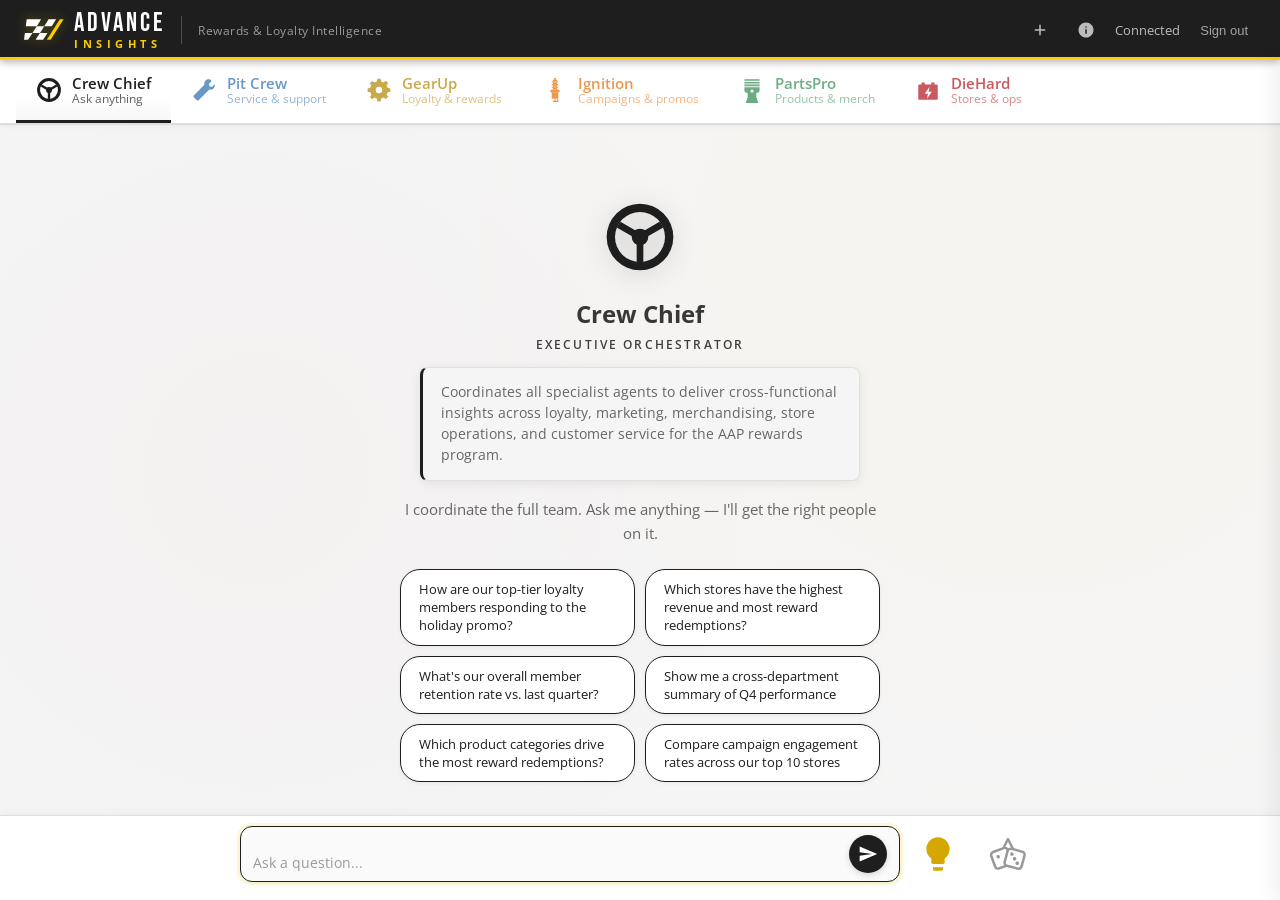
==== commit e31530b5: "style: widen dice icons 20% (40px → 48px) at same height Co-authored-by: Copilot <223556219+Copilot@" ====
--- a/web/index.html
+++ b/web/index.html
@@ -120,7 +120,7 @@
                     </svg>
                 </button>
                 <button id="mystery-btn" class="mystery-btn" onclick="generateMysteryQuestion()" title="Roll the dice — surprise question">
-                    <svg viewBox="0 0 64 64" width="40" height="40">
+                    <svg viewBox="0 0 64 64" width="48" height="40">
                         <!-- Hanging string (V going UP) -->
                         <path d="M22 28 L32 8 L42 28" fill="none" stroke="currentColor" stroke-width="4" stroke-linecap="round" stroke-linejoin="round" />
                         <!-- Left die (tilted -20°, 2 pips) -->
--- a/web/css/app.css
+++ b/web/css/app.css
@@ -619,29 +619,23 @@
 }
 
 .mystery-btn.rolling .die-left {
-    animation: die-tumble-left 0.5s ease-in-out infinite;
+    animation: die-spin-left 0.4s linear infinite;
     transform-origin: 22px 38px;
 }
 
 .mystery-btn.rolling .die-right {
-    animation: die-tumble-right 0.6s ease-in-out infinite;
+    animation: die-spin-right 0.5s linear infinite;
     transform-origin: 42px 40px;
 }
 
-@keyframes die-tumble-left {
-    0%   { transform: rotate(-20deg) translateY(0); }
-    25%  { transform: rotate(-40deg) translateY(-4px); }
-    50%  { transform: rotate(-10deg) translateY(0); }
-    75%  { transform: rotate(10deg) translateY(-3px); }
-    100% { transform: rotate(-20deg) translateY(0); }
-}
-
-@keyframes die-tumble-right {
-    0%   { transform: rotate(15deg) translateY(0); }
-    25%  { transform: rotate(35deg) translateY(-3px); }
-    50%  { transform: rotate(5deg) translateY(0); }
-    75%  { transform: rotate(-15deg) translateY(-4px); }
-    100% { transform: rotate(15deg) translateY(0); }
+@keyframes die-spin-left {
+    0%   { transform: rotate(-20deg); }
+    100% { transform: rotate(-380deg); }
+}
+
+@keyframes die-spin-right {
+    0%   { transform: rotate(15deg); }
+    100% { transform: rotate(375deg); }
 }
 
 /* Suggestions slide-down panel (top of content area, below tab strip) */
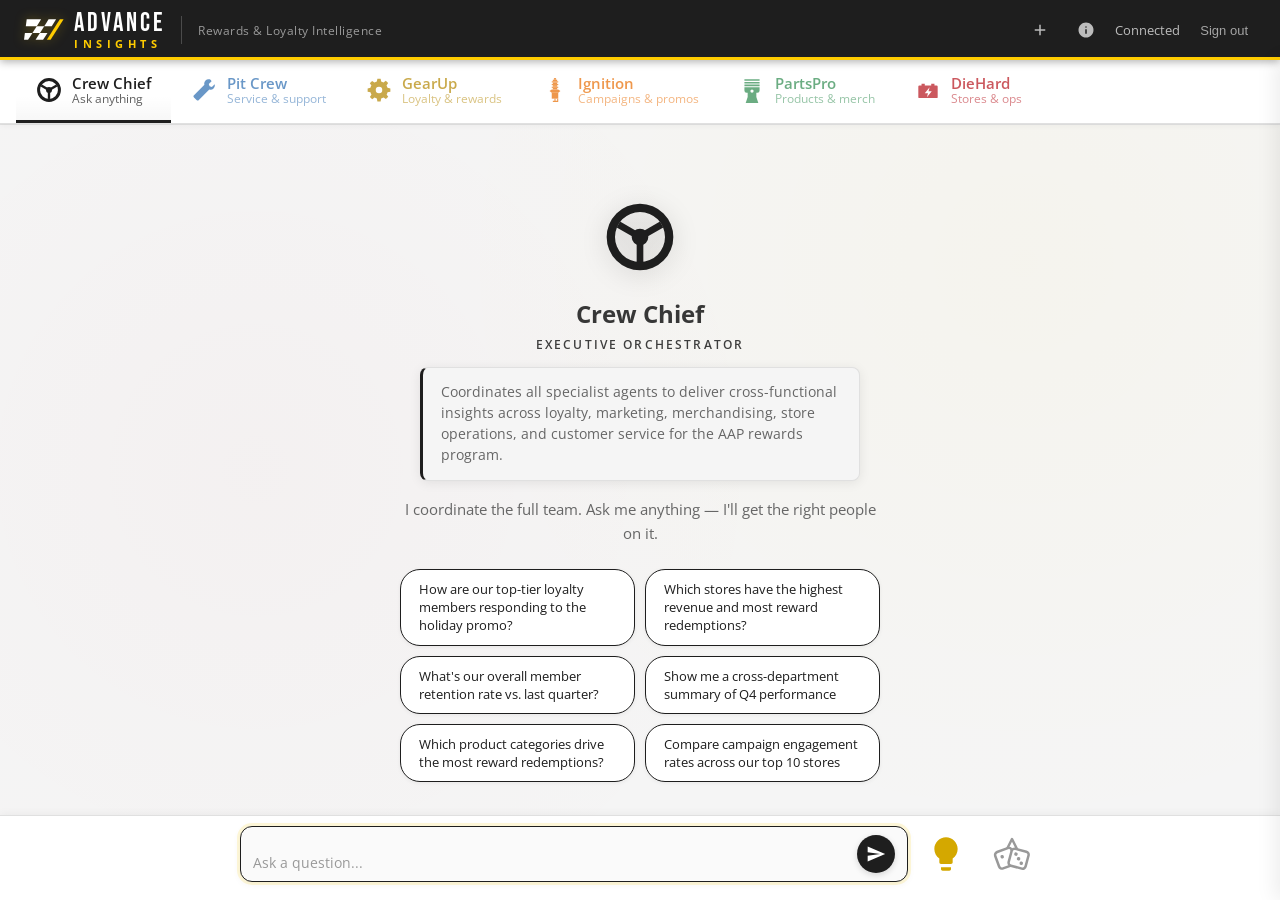
==== commit 25e6485d: "style: widen DieHard battery icon 20% and revert dice to 40x40 Co-authored-by: Copilot <223556219+Co" ====
--- a/web/index.html
+++ b/web/index.html
@@ -120,7 +120,7 @@
                     </svg>
                 </button>
                 <button id="mystery-btn" class="mystery-btn" onclick="generateMysteryQuestion()" title="Roll the dice — surprise question">
-                    <svg viewBox="0 0 64 64" width="48" height="40">
+                    <svg viewBox="0 0 64 64" width="40" height="40">
                         <!-- Hanging string (V going UP) -->
                         <path d="M22 28 L32 8 L42 28" fill="none" stroke="currentColor" stroke-width="4" stroke-linecap="round" stroke-linejoin="round" />
                         <!-- Left die (tilted -20°, 2 pips) -->
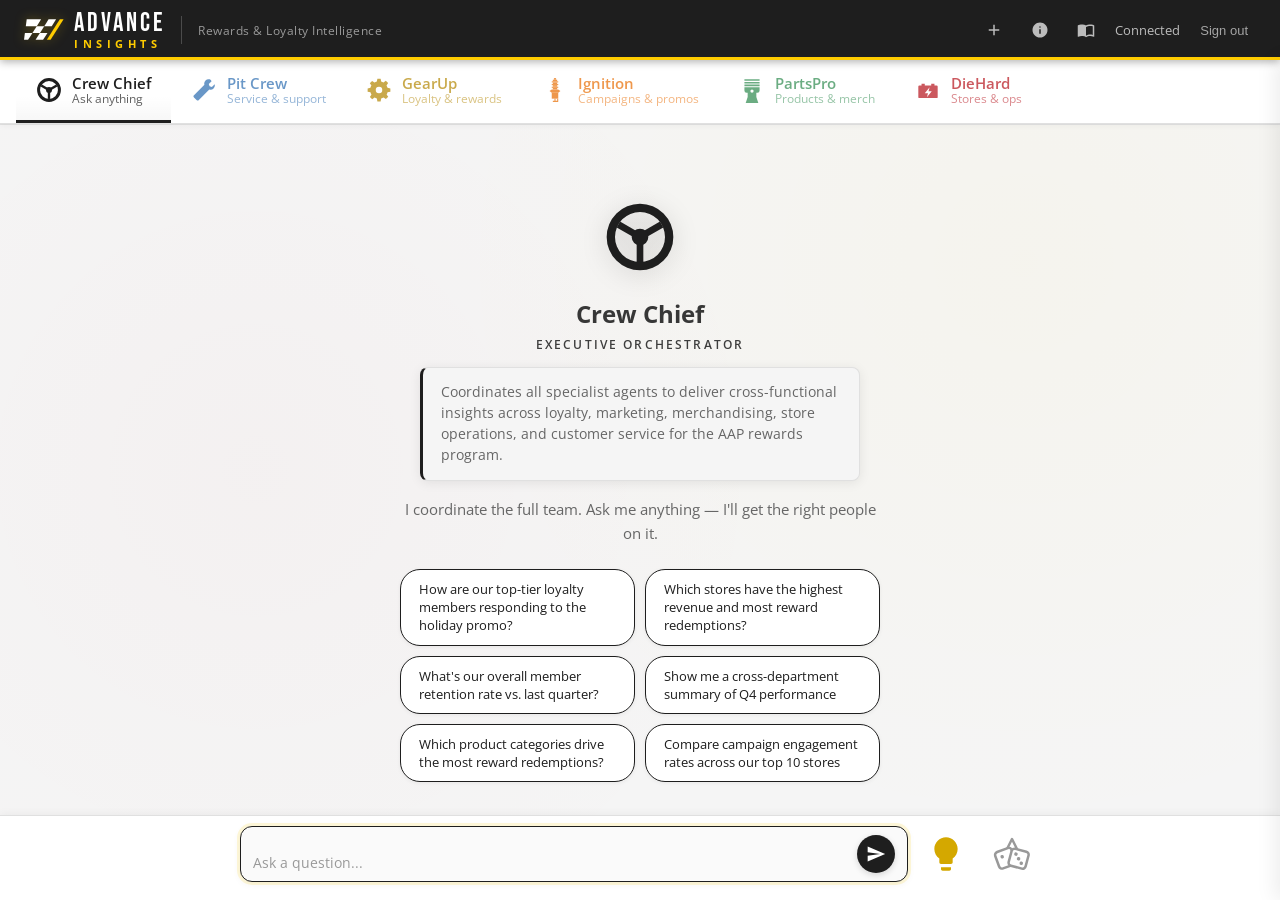
==== commit 24c02adc: "docs: add HTML documentation page accessible from app nav bar - Create web/docs.html: AAP-branded si" ====
--- a/web/index.html
+++ b/web/index.html
@@ -53,6 +53,11 @@
                 <button id="reasoning-toggle" class="btn-icon" onclick="toggleReasoning()" title="Show reasoning">
                     <svg viewBox="0 0 24 24" width="18" height="18" fill="currentColor">
                         <path d="M11 17h2v-6h-2v6zm1-8q.425 0 .713-.288Q13 8.425 13 8t-.287-.713Q12.425 7 12 7t-.712.287Q11 7.575 11 8t.288.712Q11.575 9 12 9zm0 13q-2.075 0-3.9-.788-1.825-.787-3.175-2.137-1.35-1.35-2.137-3.175Q2 14.075 2 12t.788-3.9q.787-1.825 2.137-3.175 1.35-1.35 3.175-2.138Q9.925 2 12 2t3.9.787q1.825.788 3.175 2.138 1.35 1.35 2.137 3.175Q22 9.925 22 12t-.788 3.9q-.787 1.825-2.137 3.175-1.35 1.35-3.175 2.137Q14.075 22 12 22z"/>
+                    </svg>
+                </button>
+                <button class="btn-icon" onclick="window.open('docs.html', '_blank')" title="Documentation">
+                    <svg viewBox="0 0 24 24" width="18" height="18" fill="currentColor">
+                        <path d="M21 5c-1.11-.35-2.33-.5-3.5-.5-1.95 0-4.05.4-5.5 1.5-1.45-1.1-3.55-1.5-5.5-1.5S2.45 4.9 1 6v14.65c0 .25.25.5.5.5.1 0 .15-.05.25-.05C3.1 20.45 5.05 20 6.5 20c1.95 0 4.05.4 5.5 1.5 1.35-.85 3.8-1.5 5.5-1.5 1.65 0 3.35.3 4.75 1.05.1.05.15.05.25.05.25 0 .5-.25.5-.5V6c-.6-.45-1.25-.75-2-1zm0 13.5c-1.1-.35-2.3-.5-3.5-.5-1.7 0-4.15.65-5.5 1.5V8c1.35-.85 3.8-1.5 5.5-1.5 1.2 0 2.4.15 3.5.5v11.5z"/>
                     </svg>
                 </button>
                 <span id="user-name" class="user-name"></span>
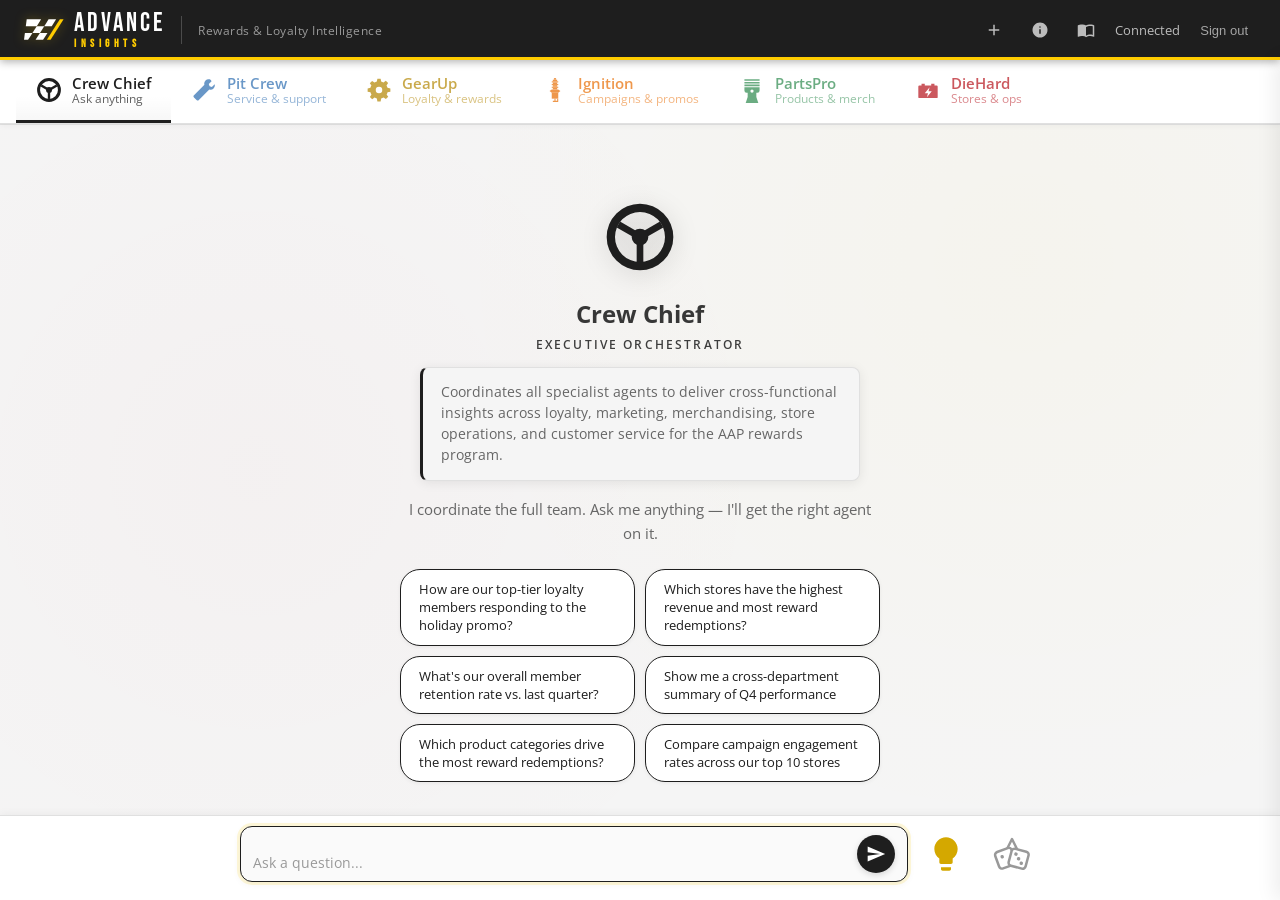
==== commit ec479f1f: "feat(web): migrate to folder-per-agent configurable UX Replaces monolithic config.js with: - web/app" ====
--- a/web/index.html
+++ b/web/index.html
@@ -22,6 +22,12 @@
             <button id="login-btn" class="btn-primary" onclick="handleLogin()">
                 Sign in with Microsoft
             </button>
+            <div class="login-security-note">
+                <svg viewBox="0 0 24 24" width="14" height="14" fill="currentColor" style="vertical-align: -2px; opacity: 0.6; margin-right: 4px;">
+                    <path d="M18 8h-1V6c0-2.76-2.24-5-5-5S7 3.24 7 6v2H6c-1.1 0-2 .9-2 2v10c0 1.1.9 2 2 2h12c1.1 0 2-.9 2-2V10c0-1.1-.9-2-2-2zm-6 9c-1.1 0-2-.9-2-2s.9-2 2-2 2 .9 2 2-.9 2-2 2zm3.1-9H8.9V6c0-1.71 1.39-3.1 3.1-3.1s3.1 1.39 3.1 3.1v2z"/>
+                </svg>
+                <span>Your credentials, your data. This application uses Azure Entra ID to authenticate you and passes your identity directly to the Microsoft Fabric Data Agent — the AI only sees data you're authorized to access. There are no shared service accounts, no elevated permissions, and no standing access to customer data. When you sign out, the application's access to your data ends immediately.</span>
+            </div>
         </div>
     </div>
 
@@ -148,7 +154,6 @@
     </div>
 
     <!-- Scripts (order matters) -->
-    <script src="config.js"></script>
     <script src="js/auth.js"></script>
     <script src="js/agent-client.js"></script>
     <script src="js/executive.js"></script>
--- a/web/css/app.css
+++ b/web/css/app.css
@@ -100,6 +100,16 @@
     margin-bottom: 32px;
 }
 
+.login-security-note {
+    margin-top: 24px;
+    padding: 12px 16px;
+    font-size: 11.5px;
+    line-height: 1.6;
+    color: var(--text-muted);
+    text-align: left;
+    max-width: 360px;
+}
+
 .btn-primary {
     display: inline-block;
     padding: 12px 32px;
@@ -746,6 +756,16 @@
     fill: currentColor;
 }
 
+.message-avatar[data-reasoning-group] {
+    cursor: pointer;
+    transition: transform 0.15s ease, box-shadow 0.15s ease;
+}
+
+.message-avatar[data-reasoning-group]:hover {
+    transform: scale(1.15);
+    box-shadow: 0 3px 10px rgba(0,0,0,0.2);
+}
+
 .message-bubble {
     padding: 10px 14px;
     border-radius: var(--radius-md);
@@ -1170,6 +1190,24 @@
     border-color: #B6121B;
     background: rgba(182, 18, 27, 0.08);
     color: #B6121B;
+}
+
+.reasoning-bubble.methodology {
+    border-color: #4A7FB5;
+    background: rgba(74, 127, 181, 0.10);
+    color: var(--text-primary);
+    text-align: left;
+    border-radius: 12px;
+    max-width: 100%;
+    line-height: 1.55;
+}
+
+.methodology-label {
+    font-weight: 600;
+    font-size: 12px;
+    color: #4A7FB5;
+    text-transform: uppercase;
+    letter-spacing: 0.3px;
 }
 
 .reasoning-bubble-text {
